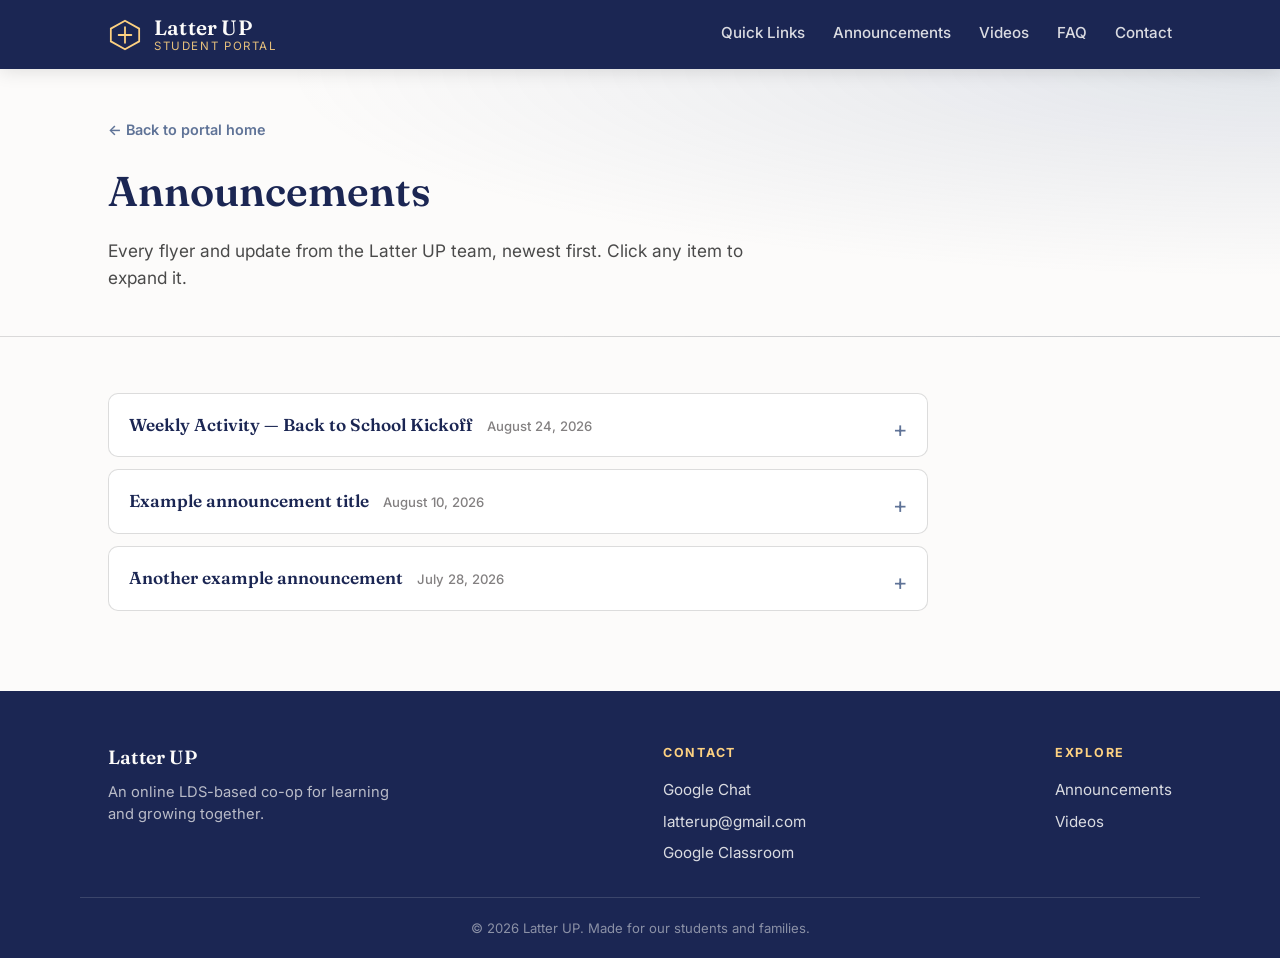
==== announcements.html @ a10a16af "added videos" ====
<!DOCTYPE html>
<html lang="en">
<head>
<meta charset="UTF-8">
<meta name="viewport" content="width=device-width, initial-scale=1.0">
<title>Announcements — Latter UP Student Portal</title>
<meta name="description" content="All announcements and flyers from Latter UP, an online LDS-based co-op.">
<link rel="icon" href="assets/favicon.svg" type="image/svg+xml">
<link rel="preconnect" href="https://fonts.googleapis.com">
<link rel="preconnect" href="https://fonts.gstatic.com" crossorigin>
<link href="https://fonts.googleapis.com/css2?family=Fraunces:opsz,wght@9..144,400;9..144,500;9..144,600;9..144,700&family=Inter:wght@400;500;600;700&display=swap" rel="stylesheet">
<link rel="stylesheet" href="styles.css">
</head>
<body>

<a class="skip-link" href="#main">Skip to content</a>

<header class="site-header">
  <div class="wrap header-inner">
    <a class="brand" href="index.html">
      <span class="brand-mark" aria-hidden="true">
        <svg viewBox="0 0 48 48" width="34" height="34">
          <path d="M24 4 L44 15 V33 L24 44 L4 33 V15 Z" fill="none" stroke="currentColor" stroke-width="2.5"/>
          <path d="M24 13 L24 35 M15 24 L33 24" stroke="currentColor" stroke-width="2.5" stroke-linecap="round"/>
        </svg>
      </span>
      <span class="brand-text">
        <span class="brand-name">Latter UP</span>
        <span class="brand-sub">Student Portal</span>
      </span>
    </a>
    <nav class="site-nav" aria-label="Primary">
      <a href="index.html#links">Quick Links</a>
      <a href="announcements.html" aria-current="page">Announcements</a>
      <a href="videos.html">Videos</a>
      <a href="index.html#faq">FAQ</a>
      <a href="index.html#contact">Contact</a>
    </nav>
  </div>
</header>

<main id="main">

  <section class="page-hero">
    <div class="wrap">
      <a class="back-link" href="index.html">← Back to portal home</a>
      <h1 class="page-title">Announcements</h1>
      <p class="hero-lede">Every flyer and update from the Latter UP team, newest first. Click any item to expand it.</p>
    </div>
  </section>

  <section class="announcements-page">
    <div class="wrap">
      <div id="announcements-full-list" class="announcements-list"><!-- Populated by announcements-data.js --></div>
    </div>
  </section>

</main>

<footer class="site-footer" id="contact">
  <div class="wrap footer-inner">
    <div class="footer-brand">
      <span class="brand-name">Latter UP</span>
      <p>An online LDS-based co-op for learning and growing together.</p>
    </div>
    <div class="footer-links">
      <h3>Contact</h3>
      <a href="https://mail.google.com/chat" target="_blank" rel="noopener">Google Chat</a>
      <a href="mailto:latterup@gmail.com">latterup@gmail.com</a>
      <a href="https://classroom.google.com" target="_blank" rel="noopener">Google Classroom</a>
    </div>
    <div class="footer-links">
      <h3>Explore</h3>
      <a href="announcements.html">Announcements</a>
      <a href="videos.html">Videos</a>
    </div>
  </div>
  <p class="footer-note">© <span id="year"></span> Latter UP. Made for our students and families.</p>
</footer>

<script src="announcements-data.js"></script>
<script src="script.js"></script>
</body>
</html>
---- styles.css ----
/* ==========================================================================
   Latter UP Student Portal — Styles
   Theme tokens live at the top of this file. Change colors/fonts here.
   ========================================================================== */

:root {
  /* --- Brand palette (from the provided hex codes) --- */
  --navy: #1B2653;      /* headers, nav, primary text on light */
  --slate: #5F7397;     /* secondary accents, links, hover */
  --cream: #FCFBFA;     /* page background */
  --stone: #838081;     /* muted text, borders */
  --gold: #FDD181;      /* CTA accent, highlights */

  /* --- Derived tones --- */
  --navy-soft: #26315f;
  --cream-dim: #f4f1ec;
  --gold-deep: #f0b95a;
  --stone-line: rgba(131, 128, 129, 0.28);

  /* --- Type --- */
  --font-display: 'Fraunces', Georgia, serif;
  --font-body: 'Inter', -apple-system, BlinkMacSystemFont, 'Segoe UI', sans-serif;

  /* --- Layout --- */
  --wrap: 1120px;
  --radius: 14px;
  --shadow: 0 10px 30px -12px rgba(27, 38, 83, 0.25);
}

* { box-sizing: border-box; }
html { scroll-behavior: smooth; }

body {
  margin: 0;
  font-family: var(--font-body);
  background: var(--cream);
  color: var(--navy);
  line-height: 1.55;
  -webkit-font-smoothing: antialiased;
}

img, svg { display: block; max-width: 100%; }

.wrap {
  max-width: var(--wrap);
  margin: 0 auto;
  padding: 0 28px;
}

a { color: inherit; text-decoration: none; }

.skip-link {
  position: absolute;
  left: -999px;
  top: auto;
  background: var(--navy);
  color: var(--cream);
  padding: 12px 18px;
  border-radius: 8px;
  z-index: 100;
}
.skip-link:focus {
  left: 16px;
  top: 16px;
}

:focus-visible {
  outline: 3px solid var(--gold-deep);
  outline-offset: 3px;
}

/* ---------- Header ---------- */
.site-header {
  background: var(--navy);
  color: var(--cream);
  position: sticky;
  top: 0;
  z-index: 50;
  box-shadow: 0 2px 18px rgba(0,0,0,0.12);
}

.header-inner {
  display: flex;
  align-items: center;
  justify-content: space-between;
  padding-top: 16px;
  padding-bottom: 16px;
}

.brand {
  display: flex;
  align-items: center;
  gap: 12px;
}
.brand-mark {
  color: var(--gold);
  display: inline-flex;
  flex-shrink: 0;
}
.brand-text {
  display: flex;
  flex-direction: column;
  line-height: 1.15;
}
.brand-name {
  font-family: var(--font-display);
  font-weight: 600;
  font-size: 1.3rem;
  letter-spacing: 0.01em;
}
.brand-sub {
  font-size: 0.72rem;
  text-transform: uppercase;
  letter-spacing: 0.14em;
  color: var(--gold);
  opacity: 0.9;
}

.site-nav {
  display: flex;
  gap: 28px;
}
.site-nav a {
  font-size: 0.95rem;
  font-weight: 500;
  color: var(--cream);
  opacity: 0.85;
  position: relative;
  padding-bottom: 4px;
  transition: opacity 0.2s ease;
}
.site-nav a:hover { opacity: 1; }
.site-nav a::after {
  content: "";
  position: absolute;
  left: 0; bottom: 0;
  width: 0%;
  height: 2px;
  background: var(--gold);
  transition: width 0.25s ease;
}
.site-nav a:hover::after { width: 100%; }

/* ---------- Hero ---------- */
.hero {
  background:
    radial-gradient(ellipse at top right, rgba(95,115,151,0.16), transparent 55%),
    var(--cream);
  border-bottom: 1px solid var(--stone-line);
}
.hero-inner {
  padding: 84px 28px 68px;
  max-width: 760px;
}
.eyebrow {
  font-size: 0.8rem;
  text-transform: uppercase;
  letter-spacing: 0.18em;
  color: var(--slate);
  font-weight: 600;
  margin: 0 0 14px;
}
.hero h1 {
  font-family: var(--font-display);
  font-weight: 600;
  font-size: clamp(2rem, 4.2vw, 3rem);
  line-height: 1.14;
  margin: 0 0 20px;
  color: var(--navy);
}
.hero-lede {
  font-size: 1.08rem;
  color: #4a4a4a;
  max-width: 58ch;
  margin: 0;
}

/* ---------- Section scaffolding ---------- */
section { padding: 64px 0; }
.section-title {
  font-family: var(--font-display);
  font-weight: 600;
  font-size: clamp(1.5rem, 2.6vw, 2rem);
  margin: 0 0 8px;
  color: var(--navy);
}
.section-sub {
  color: var(--stone);
  margin: 0 0 36px;
  max-width: 60ch;
  font-size: 1rem;
}

/* ---------- Portal link cards (signature element) ---------- */
.card-grid {
  display: grid;
  grid-template-columns: repeat(auto-fit, minmax(260px, 1fr));
  gap: 22px;
}

.portal-card {
  position: relative;
  display: flex;
  flex-direction: column;
  gap: 6px;
  background: #ffffff;
  border: 1px solid var(--stone-line);
  border-radius: var(--radius);
  padding: 30px 26px 26px;
  overflow: hidden;
  transition: transform 0.22s ease, box-shadow 0.22s ease, border-color 0.22s ease;
}

.portal-card .corner-fold {
  position: absolute;
  top: 0; right: 0;
  width: 0;
  height: 0;
  border-style: solid;
  border-width: 0 34px 34px 0;
  border-color: transparent var(--gold) transparent transparent;
  transition: border-width 0.22s ease;
}

.portal-card:hover,
.portal-card:focus-visible {
  transform: translateY(-4px);
  box-shadow: var(--shadow);
  border-color: var(--slate);
}
.portal-card:hover .corner-fold {
  border-width: 0 44px 44px 0;
}

.card-icon {
  color: var(--navy);
  background: var(--cream-dim);
  width: 52px;
  height: 52px;
  border-radius: 12px;
  display: flex;
  align-items: center;
  justify-content: center;
  margin-bottom: 10px;
}

.card-title {
  font-family: var(--font-display);
  font-weight: 600;
  font-size: 1.25rem;
  color: var(--navy);
}
.card-desc {
  color: var(--stone);
  font-size: 0.95rem;
}
.card-cta {
  margin-top: 14px;
  font-weight: 600;
  font-size: 0.92rem;
  color: var(--slate);
}
.portal-card:hover .card-cta { color: var(--navy); }

/* ---------- Section head row (title + "View all" link) ---------- */
.section-head-row {
  display: flex;
  flex-wrap: wrap;
  align-items: flex-end;
  justify-content: space-between;
  gap: 12px 24px;
  margin-bottom: 28px;
}
.section-head-row .section-title,
.section-head-row .section-sub {
  margin-bottom: 0;
}
.section-head-row .section-sub {
  margin-top: 8px;
}

.view-all-link {
  flex-shrink: 0;
  font-weight: 600;
  font-size: 0.92rem;
  color: var(--slate);
  white-space: nowrap;
  padding-bottom: 2px;
  border-bottom: 1px solid transparent;
  transition: color 0.2s ease, border-color 0.2s ease;
}
.view-all-link:hover {
  color: var(--navy);
  border-color: var(--navy);
}

/* ---------- Sub-page hero (Announcements / Videos pages) ---------- */
.page-hero {
  background:
    radial-gradient(ellipse at top right, rgba(95,115,151,0.16), transparent 55%),
    var(--cream);
  border-bottom: 1px solid var(--stone-line);
  padding: 48px 0 44px;
}
.back-link {
  display: inline-block;
  font-size: 0.9rem;
  font-weight: 600;
  color: var(--slate);
  margin-bottom: 18px;
  transition: color 0.2s ease;
}
.back-link:hover { color: var(--navy); }

.page-title {
  font-family: var(--font-display);
  font-weight: 600;
  font-size: clamp(1.8rem, 3.6vw, 2.6rem);
  margin: 0 0 14px;
  color: var(--navy);
}

.announcements-page,
.videos-page {
  padding: 56px 0 80px;
}

/* ---------- Videos ---------- */
.videos { background: var(--cream-dim); border-top: 1px solid var(--stone-line); border-bottom: 1px solid var(--stone-line); }

.video-grid {
  display: grid;
  grid-template-columns: repeat(auto-fit, minmax(280px, 1fr));
  gap: 24px;
}

.video-card {
  background: #ffffff;
  border: 1px solid var(--stone-line);
  border-radius: var(--radius);
  overflow: hidden;
  display: flex;
  flex-direction: column;
}

.video-frame-wrap {
  position: relative;
  width: 100%;
  aspect-ratio: 16 / 9;
  background: var(--navy);
}
.video-frame-wrap iframe,
.video-frame-wrap video {
  position: absolute;
  top: 0; left: 0;
  width: 100%;
  height: 100%;
  border: none;
  display: block;
  background: #000;
}

.video-card-body {
  padding: 18px 20px 22px;
}

.video-date {
  font-size: 0.78rem;
  text-transform: uppercase;
  letter-spacing: 0.08em;
  color: var(--slate);
  font-weight: 600;
}

.video-title {
  font-family: var(--font-display);
  font-weight: 600;
  font-size: 1.15rem;
  color: var(--navy);
  margin: 6px 0 8px;
}

.video-desc {
  color: var(--stone);
  font-size: 0.92rem;
  margin: 0;
}

/* ---------- Announcements ---------- */
.announcements { background: var(--cream); }

.announcements-list {
  display: flex;
  flex-direction: column;
  gap: 12px;
  max-width: 820px;
}

.announcement-item {
  background: #ffffff;
  border: 1px solid var(--stone-line);
  border-radius: 10px;
  overflow: hidden;
}

.announcement-item summary.announcement-question {
  list-style: none;
}
.announcement-item summary.announcement-question::-webkit-details-marker {
  display: none;
}

.announcement-question {
  width: 100%;
  cursor: pointer;
  padding: 18px 50px 18px 20px;
  position: relative;
}

.announcement-title-row {
  display: flex;
  flex-wrap: wrap;
  align-items: baseline;
  gap: 4px 14px;
}

.announcement-title-text {
  font-family: var(--font-display);
  font-weight: 600;
  font-size: 1.08rem;
  color: var(--navy);
}

.announcement-date {
  font-size: 0.82rem;
  color: var(--stone);
  font-weight: 500;
}

.announcement-question::after {
  content: "+";
  position: absolute;
  right: 20px;
  top: 18px;
  font-size: 1.4rem;
  font-weight: 400;
  color: var(--slate);
  transition: transform 0.25s ease, color 0.25s ease;
}

.announcement-item[open] .announcement-question::after {
  transform: rotate(45deg);
  color: var(--gold-deep);
}

.announcement-answer {
  color: #4a4a4a;
  font-size: 0.97rem;
  padding: 0 20px 22px;
}

.announcement-answer p {
  margin: 0 0 14px;
}
.announcement-answer p:last-child {
  margin-bottom: 0;
}

.pdf-embed {
  margin-top: 6px;
  border: 1px solid var(--stone-line);
  border-radius: 10px;
  overflow: hidden;
  background: var(--cream-dim);
}

.pdf-frame {
  width: 100%;
  height: 70vh;
  min-height: 420px;
  max-height: 800px;
  display: block;
  border: none;
}

.pdf-fallback {
  margin: 0 !important;
  padding: 10px 14px;
  font-size: 0.85rem;
  border-top: 1px solid var(--stone-line);
  background: #ffffff;
}
.pdf-fallback a {
  color: var(--slate);
  font-weight: 600;
}
.pdf-fallback a:hover {
  color: var(--navy);
}

/* ---------- FAQ ---------- */
.faq { background: var(--cream-dim); border-top: 1px solid var(--stone-line); border-bottom: 1px solid var(--stone-line); }

.faq-list {
  display: flex;
  flex-direction: column;
  gap: 12px;
  max-width: 820px;
}

.faq-item {
  background: #ffffff;
  border: 1px solid var(--stone-line);
  border-radius: 10px;
  overflow: hidden;
}

/* Native <details>/<summary> — remove default browser arrow/triangle */
.faq-item summary.faq-question {
  list-style: none;
}
.faq-item summary.faq-question::-webkit-details-marker {
  display: none;
}

.faq-question {
  width: 100%;
  cursor: pointer;
  font-family: var(--font-body);
  font-weight: 600;
  font-size: 1rem;
  color: var(--navy);
  padding: 18px 50px 18px 20px;
  position: relative;
}

.faq-question::after {
  content: "+";
  position: absolute;
  right: 20px;
  top: 50%;
  transform: translateY(-50%);
  font-size: 1.4rem;
  font-weight: 400;
  color: var(--slate);
  transition: transform 0.25s ease, color 0.25s ease;
}

.faq-item[open] .faq-question::after {
  transform: translateY(-50%) rotate(45deg);
  color: var(--gold-deep);
}

.faq-answer {
  color: #4a4a4a;
  font-size: 0.97rem;
  padding: 0 20px 20px;
}

.faq-answer p {
  margin: 0;
}

/* ---------- Footer ---------- */
.site-footer {
  background: var(--navy);
  color: var(--cream);
  padding: 52px 0 20px;
}
.footer-inner {
  display: flex;
  flex-wrap: wrap;
  justify-content: space-between;
  gap: 32px;
  padding-bottom: 32px;
  border-bottom: 1px solid rgba(252,251,250,0.14);
}
.footer-brand .brand-name {
  font-family: var(--font-display);
  font-size: 1.2rem;
  font-weight: 600;
}
.footer-brand p {
  color: rgba(252,251,250,0.7);
  max-width: 34ch;
  margin-top: 8px;
  font-size: 0.92rem;
}
.footer-links {
  display: flex;
  flex-direction: column;
  gap: 8px;
}
.footer-links h3 {
  font-size: 0.78rem;
  text-transform: uppercase;
  letter-spacing: 0.14em;
  color: var(--gold);
  margin: 0 0 8px;
}
.footer-links a {
  color: rgba(252,251,250,0.85);
  font-size: 0.95rem;
  transition: color 0.2s ease;
}
.footer-links a:hover { color: var(--gold); }

.footer-note {
  text-align: center;
  color: rgba(252,251,250,0.5);
  font-size: 0.82rem;
  margin: 20px 0 0;
}

/* ---------- Responsive ---------- */
@media (max-width: 640px) {
  .site-nav { gap: 18px; }
  .header-inner { flex-wrap: wrap; gap: 12px; }
  .hero-inner { padding: 56px 24px 48px; }
  section { padding: 48px 0; }
}
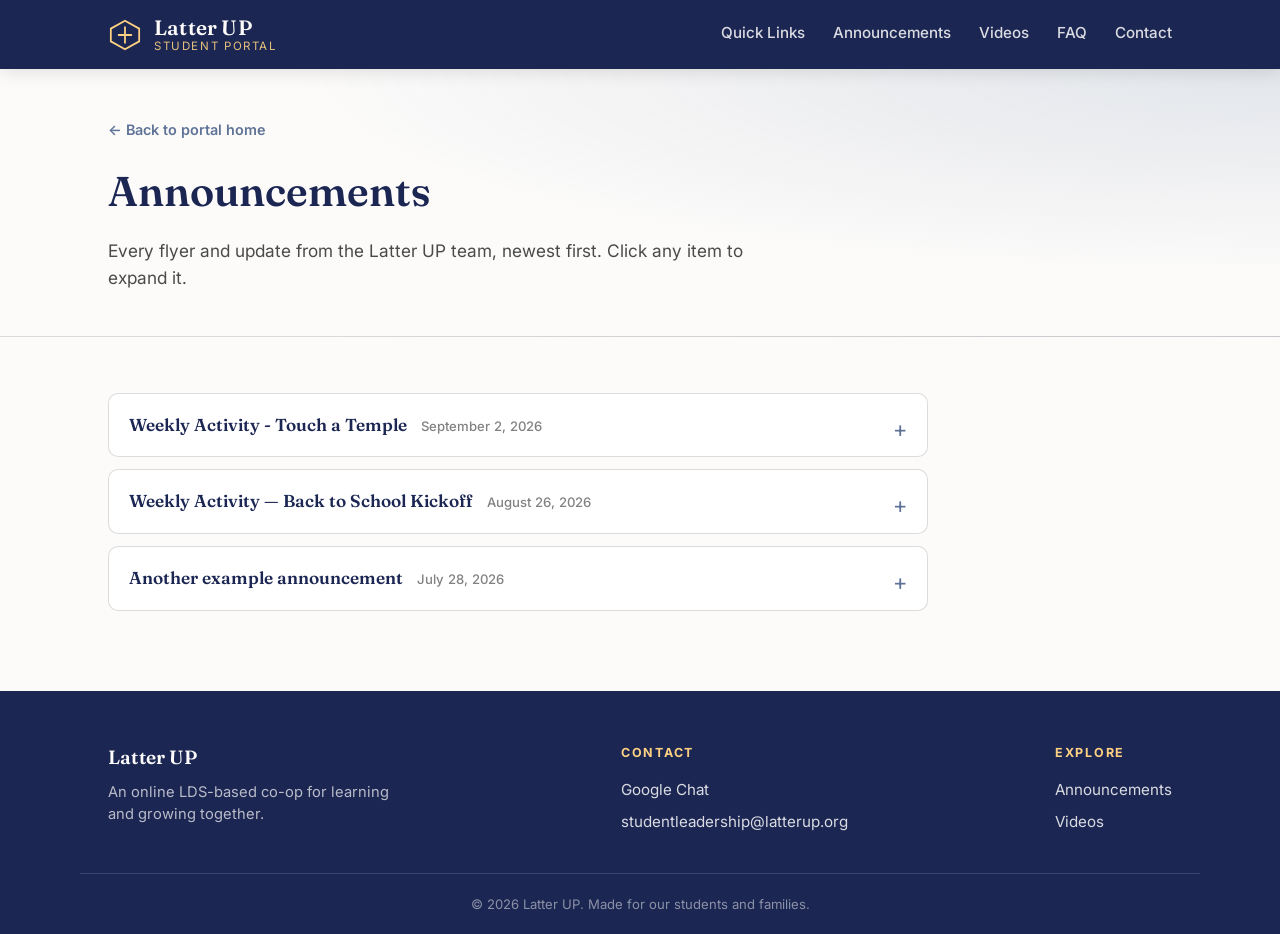
==== commit 39420eed: "Minor Updates" ====
--- a/announcements.html
+++ b/announcements.html
@@ -66,8 +66,7 @@
     <div class="footer-links">
       <h3>Contact</h3>
       <a href="https://mail.google.com/chat" target="_blank" rel="noopener">Google Chat</a>
-      <a href="mailto:latterup@gmail.com">latterup@gmail.com</a>
-      <a href="https://classroom.google.com" target="_blank" rel="noopener">Google Classroom</a>
+      <a href="mailto:studentleadership@latterup.org">studentleadership@latterup.org</a>
     </div>
     <div class="footer-links">
       <h3>Explore</h3>
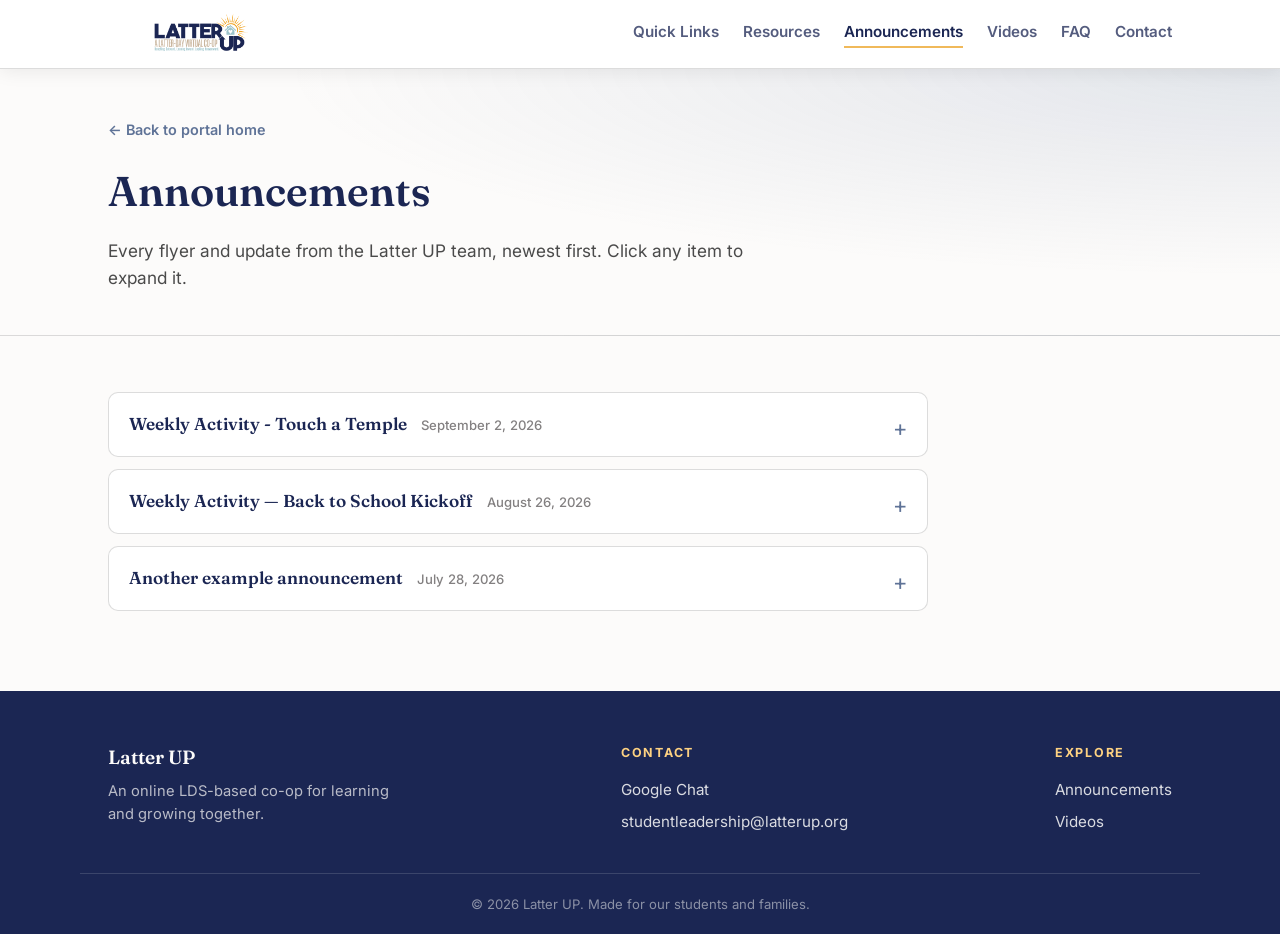
==== commit dee0401d: "updates" ====
--- a/announcements.html
+++ b/announcements.html
@@ -18,19 +18,11 @@
 <header class="site-header">
   <div class="wrap header-inner">
     <a class="brand" href="index.html">
-      <span class="brand-mark" aria-hidden="true">
-        <svg viewBox="0 0 48 48" width="34" height="34">
-          <path d="M24 4 L44 15 V33 L24 44 L4 33 V15 Z" fill="none" stroke="currentColor" stroke-width="2.5"/>
-          <path d="M24 13 L24 35 M15 24 L33 24" stroke="currentColor" stroke-width="2.5" stroke-linecap="round"/>
-        </svg>
-      </span>
-      <span class="brand-text">
-        <span class="brand-name">Latter UP</span>
-        <span class="brand-sub">Student Portal</span>
-      </span>
+      <img class="brand-logo" src="assets/logo.png" alt="Latter UP — A Latter-day Virtual Co-op">
     </a>
     <nav class="site-nav" aria-label="Primary">
       <a href="index.html#links">Quick Links</a>
+      <a href="index.html#resources">Resources</a>
       <a href="announcements.html" aria-current="page">Announcements</a>
       <a href="videos.html">Videos</a>
       <a href="index.html#faq">FAQ</a>
--- a/styles.css
+++ b/styles.css
@@ -71,75 +71,62 @@
 
 /* ---------- Header ---------- */
 .site-header {
-  background: var(--navy);
-  color: var(--cream);
+  background: #ffffff;
+  color: var(--navy);
   position: sticky;
   top: 0;
   z-index: 50;
-  box-shadow: 0 2px 18px rgba(0,0,0,0.12);
+  box-shadow: 0 2px 18px rgba(0,0,0,0.08);
+  border-bottom: 1px solid var(--stone-line);
 }
 
 .header-inner {
   display: flex;
   align-items: center;
   justify-content: space-between;
-  padding-top: 16px;
-  padding-bottom: 16px;
+  padding-top: 12px;
+  padding-bottom: 12px;
+  gap: 20px;
 }
 
 .brand {
   display: flex;
   align-items: center;
-  gap: 12px;
-}
-.brand-mark {
-  color: var(--gold);
-  display: inline-flex;
   flex-shrink: 0;
 }
-.brand-text {
-  display: flex;
-  flex-direction: column;
-  line-height: 1.15;
-}
-.brand-name {
-  font-family: var(--font-display);
-  font-weight: 600;
-  font-size: 1.3rem;
-  letter-spacing: 0.01em;
-}
-.brand-sub {
-  font-size: 0.72rem;
-  text-transform: uppercase;
-  letter-spacing: 0.14em;
-  color: var(--gold);
-  opacity: 0.9;
+.brand-logo {
+  height: 44px;
+  width: auto;
+  display: block;
 }
 
 .site-nav {
   display: flex;
-  gap: 28px;
+  flex-wrap: wrap;
+  gap: 24px;
 }
 .site-nav a {
   font-size: 0.95rem;
-  font-weight: 500;
-  color: var(--cream);
-  opacity: 0.85;
+  font-weight: 600;
+  color: var(--navy);
+  opacity: 0.75;
   position: relative;
   padding-bottom: 4px;
   transition: opacity 0.2s ease;
 }
-.site-nav a:hover { opacity: 1; }
+.site-nav a:hover,
+.site-nav a[aria-current="page"] { opacity: 1; }
 .site-nav a::after {
   content: "";
   position: absolute;
   left: 0; bottom: 0;
   width: 0%;
   height: 2px;
-  background: var(--gold);
+  background: var(--gold-deep);
   transition: width 0.25s ease;
 }
-.site-nav a:hover::after { width: 100%; }
+.site-nav a:hover::after,
+.site-nav a[aria-current="page"]::after { width: 100%; }
 
 /* ---------- Hero ---------- */
 .hero {
@@ -262,6 +249,108 @@
 }
 .portal-card:hover .card-cta { color: var(--navy); }
 
+/* ---------- Calendar ---------- */
+.calendar { background: var(--cream); }
+
+.calendar-layout {
+  display: grid;
+  grid-template-columns: minmax(0, 1.7fr) minmax(280px, 1fr);
+  gap: 32px 24px;
+  align-items: start;
+}
+
+.calendar-col .section-title,
+.resources-col .section-title {
+  margin-bottom: 8px;
+}
+.calendar-col .section-sub,
+.resources-col .section-sub {
+  margin-bottom: 20px;
+}
+
+.calendar-embed-wrap {
+  border: 1px solid var(--stone-line);
+  border-radius: var(--radius);
+  overflow: hidden;
+  background: #ffffff;
+  box-shadow: var(--shadow);
+  min-height: 460px;
+}
+.calendar-embed-wrap iframe {
+  width: 100%;
+  height: 100%;
+  min-height: 460px;
+  border: none;
+  display: block;
+}
+
+@media (max-width: 900px) {
+  .calendar-layout {
+    grid-template-columns: 1fr;
+  }
+  .calendar-embed-wrap,
+  .calendar-embed-wrap iframe {
+    min-height: 380px;
+  }
+}
+
+/* ---------- Resources & Media (list-style card) ---------- */
+.resource-list {
+  background: #ffffff;
+  border: 1px solid var(--stone-line);
+  border-radius: var(--radius);
+  overflow: hidden;
+  box-shadow: var(--shadow);
+}
+
+.resource-row {
+  display: flex;
+  align-items: center;
+  gap: 14px;
+  padding: 16px 20px;
+  border-bottom: 1px solid var(--stone-line);
+  transition: background 0.18s ease;
+}
+.resource-row:last-child {
+  border-bottom: none;
+}
+.resource-row:hover,
+.resource-row:focus-visible {
+  background: var(--cream-dim);
+}
+
+.resource-icon {
+  flex-shrink: 0;
+  width: 34px;
+  height: 34px;
+  border-radius: 9px;
+  display: flex;
+  align-items: center;
+  justify-content: center;
+}
+.resource-icon--docs     { background: #E8F0FE; color: #1A73E8; }
+.resource-icon--slides   { background: #FEF3E4; color: #E9A50D; }
+.resource-icon--sheets   { background: #E6F4EA; color: #1E8E3E; }
+.resource-icon--classroom{ background: #E6F4EA; color: #188038; }
+.resource-icon--video    { background: #FDE9E7; color: #EA4335; }
+
+.resource-label {
+  flex: 1;
+  font-weight: 600;
+  font-size: 0.98rem;
+  color: var(--navy);
+}
+
+.resource-chevron {
+  flex-shrink: 0;
+  color: var(--stone);
+  transition: transform 0.18s ease, color 0.18s ease;
+}
+.resource-row:hover .resource-chevron {
+  transform: translateX(2px);
+  color: var(--slate);
+}
+
 /* ---------- Section head row (title + "View all" link) ---------- */
 .section-head-row {
   display: flex;
@@ -614,8 +703,9 @@
 
 /* ---------- Responsive ---------- */
 @media (max-width: 640px) {
-  .site-nav { gap: 18px; }
-  .header-inner { flex-wrap: wrap; gap: 12px; }
+  .site-nav { gap: 14px; }
+  .header-inner { flex-wrap: wrap; gap: 10px; }
+  .brand-logo { height: 34px; }
   .hero-inner { padding: 56px 24px 48px; }
   section { padding: 48px 0; }
 }
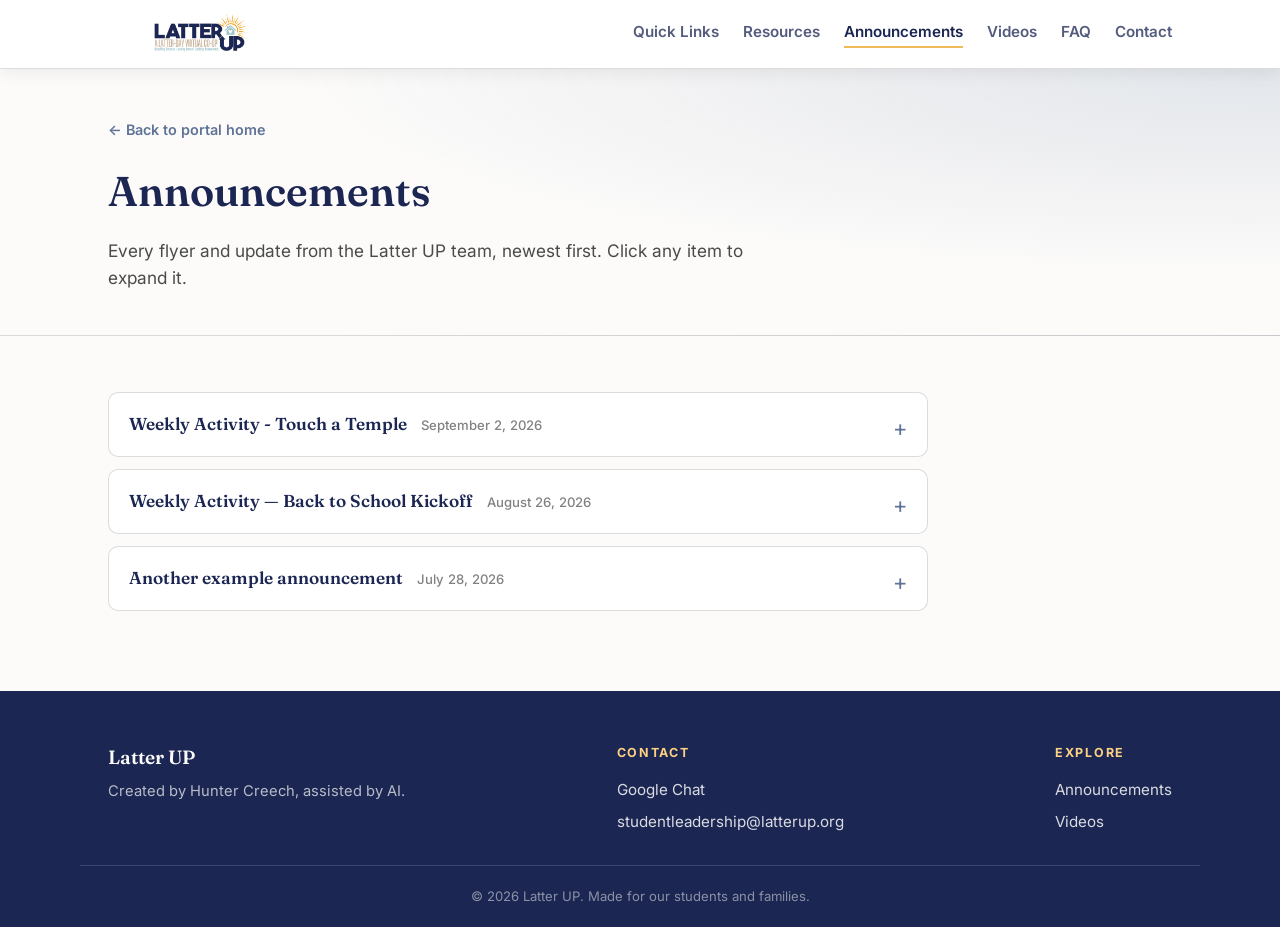
==== commit 23deb13e: "Update announcements.html" ====
--- a/announcements.html
+++ b/announcements.html
@@ -5,7 +5,7 @@
 <meta name="viewport" content="width=device-width, initial-scale=1.0">
 <title>Announcements — Latter UP Student Portal</title>
 <meta name="description" content="All announcements and flyers from Latter UP, an online LDS-based co-op.">
-<link rel="icon" href="assets/favicon.svg" type="image/svg+xml">
+<link rel="icon" href="assets/favicon.png" type="image/png">
 <link rel="preconnect" href="https://fonts.googleapis.com">
 <link rel="preconnect" href="https://fonts.gstatic.com" crossorigin>
 <link href="https://fonts.googleapis.com/css2?family=Fraunces:opsz,wght@9..144,400;9..144,500;9..144,600;9..144,700&family=Inter:wght@400;500;600;700&display=swap" rel="stylesheet">
@@ -53,7 +53,7 @@
   <div class="wrap footer-inner">
     <div class="footer-brand">
       <span class="brand-name">Latter UP</span>
-      <p>An online LDS-based co-op for learning and growing together.</p>
+      <p>Created by Hunter Creech, assisted by AI.</p>
     </div>
     <div class="footer-links">
       <h3>Contact</h3>
